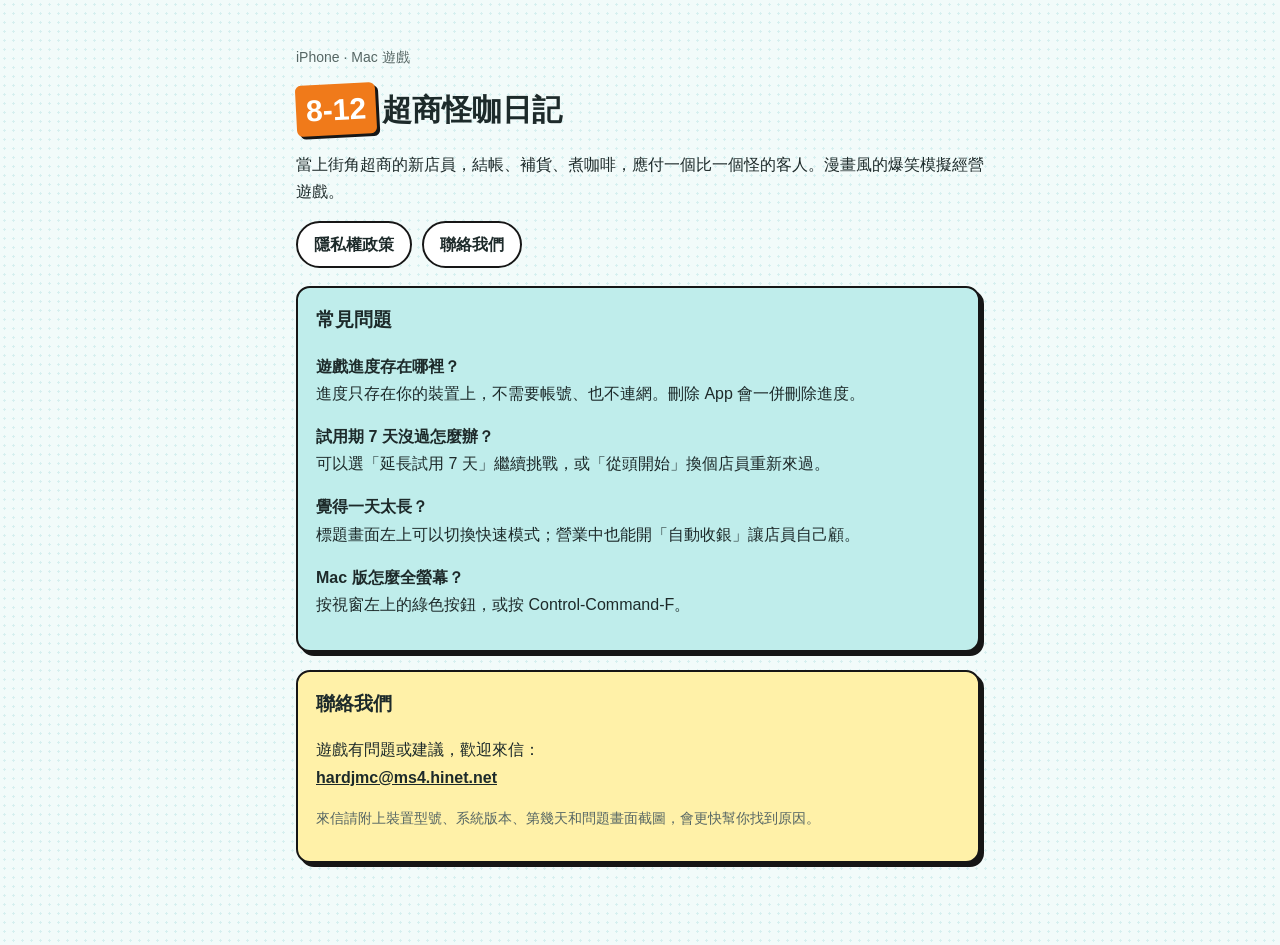
==== index.html @ a24c27ae "8-12 超商怪咖日記 支援與隱私權政策頁" ====
<!doctype html>
<html lang="zh-Hant">
<head>
<meta charset="utf-8">
<meta name="viewport" content="width=device-width, initial-scale=1">
<title>8-12 超商怪咖日記 · 支援</title>
<link rel="stylesheet" href="style.css">
</head>
<body>
<main>
  <p class="muted">iPhone · Mac 遊戲</p>
  <h1><span class="tag">8-12</span>超商怪咖日記</h1>
  <p>當上街角超商的新店員，結帳、補貨、煮咖啡，應付一個比一個怪的客人。漫畫風的爆笑模擬經營遊戲。</p>
  <nav><a href="privacy/">隱私權政策</a><a href="#contact">聯絡我們</a></nav>

  <section class="card teal">
    <h2>常見問題</h2>
    <p><b>遊戲進度存在哪裡？</b><br>進度只存在你的裝置上，不需要帳號、也不連網。刪除 App 會一併刪除進度。</p>
    <p><b>試用期 7 天沒過怎麼辦？</b><br>可以選「延長試用 7 天」繼續挑戰，或「從頭開始」換個店員重新來過。</p>
    <p><b>覺得一天太長？</b><br>標題畫面左上可以切換快速模式；營業中也能開「自動收銀」讓店員自己顧。</p>
    <p><b>Mac 版怎麼全螢幕？</b><br>按視窗左上的綠色按鈕，或按 Control‑Command‑F。</p>
  </section>

  <section class="card lemon" id="contact">
    <h2>聯絡我們</h2>
    <p>遊戲有問題或建議，歡迎來信：<br><a href="mailto:hardjmc@ms4.hinet.net">hardjmc@ms4.hinet.net</a></p>
    <p class="muted">來信請附上裝置型號、系統版本、第幾天和問題畫面截圖，會更快幫你找到原因。</p>
  </section>
</main>
</body>
</html>
---- style.css ----
:root { --ground:#F2FBFA; --ink:#1D2A2A; --ink2:#566664; --line:#161616; --teal:#BFEDEB; --orange:#FFD9B8; --lemon:#FFF1A8; --rose:#FFC9D6; --surface:#FFFFFF; --dot:rgba(17,163,160,.12); }
@media (prefers-color-scheme: dark) { :root { --ground:#0F1716; --ink:#E4EEEC; --ink2:#9DB0AD; --line:#E4EEEC; --teal:#1C4644; --orange:#5A3A1E; --lemon:#5A5020; --rose:#5A2F3A; --surface:#152220; --dot:rgba(44,196,192,.10); } }
* { box-sizing: border-box; }
body { margin: 0; background: var(--ground); color: var(--ink); font-family: -apple-system, "PingFang TC", "Noto Sans TC", sans-serif; line-height: 1.7; background-image: radial-gradient(var(--dot) 1.2px, transparent 1.3px); background-size: 9px 9px; }
main { max-width: 720px; margin: 0 auto; padding: 32px 16px 64px; }
h1 { font-size: 30px; font-weight: 900; margin: 8px 0 4px; }
h2 { font-size: 19px; font-weight: 900; margin: 0 0 6px; }
p, li { color: var(--ink); }
.muted { color: var(--ink2); font-size: 14px; }
.tag { display: inline-block; font-weight: 900; background: #F07A1A; color: #fff; padding: 0 10px; border-radius: 6px; transform: rotate(-3deg); box-shadow: 3px 3px 0 var(--line); margin-right: 6px; }
.card { background: var(--surface); border: 2.5px solid var(--line); border-radius: 14px; box-shadow: 4px 4px 0 var(--line); padding: 16px 18px; margin: 18px 4px 18px 0; }
.teal { background: var(--teal); } .orange { background: var(--orange); } .lemon { background: var(--lemon); } .rose { background: var(--rose); }
a { color: var(--ink); font-weight: 700; }
nav { display: flex; gap: 10px; flex-wrap: wrap; margin-top: 12px; }
nav a { display: inline-block; padding: 8px 16px; border: 2px solid var(--line); border-radius: 999px; background: var(--surface); text-decoration: none; }
ul { padding-left: 1.2em; margin: 6px 0; }
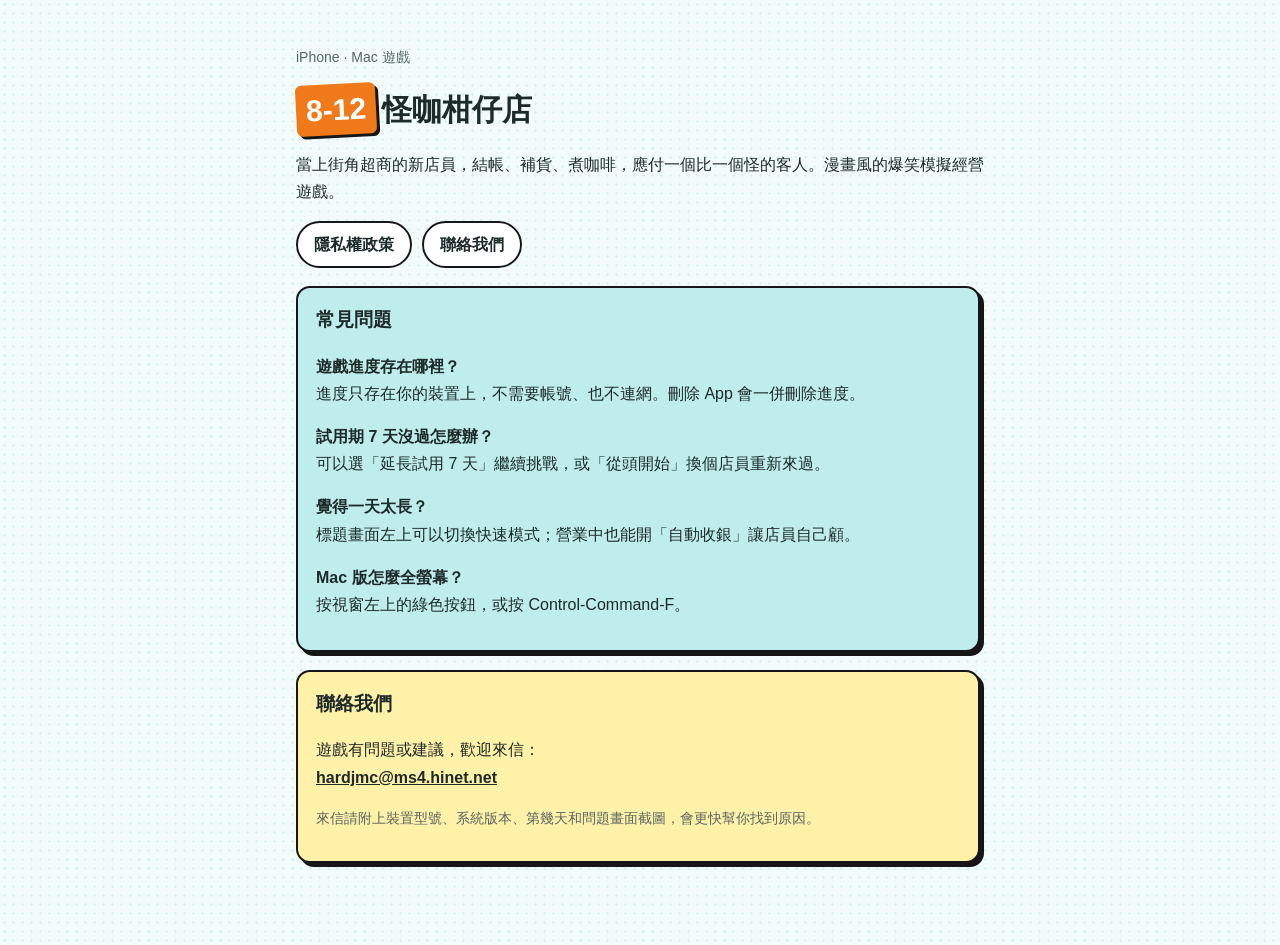
==== commit 4fb776bb: "App 改名為「8-12 怪咖柑仔店」（Oddball Shop） Co-Authored-By: Claude Opus 5.5 <noreply@anthropic.com>" ====
--- a/index.html
+++ b/index.html
@@ -3,13 +3,13 @@
 <head>
 <meta charset="utf-8">
 <meta name="viewport" content="width=device-width, initial-scale=1">
-<title>8-12 超商怪咖日記 · 支援</title>
+<title>8-12 怪咖柑仔店 · 支援</title>
 <link rel="stylesheet" href="style.css">
 </head>
 <body>
 <main>
   <p class="muted">iPhone · Mac 遊戲</p>
-  <h1><span class="tag">8-12</span>超商怪咖日記</h1>
+  <h1><span class="tag">8-12</span>怪咖柑仔店</h1>
   <p>當上街角超商的新店員，結帳、補貨、煮咖啡，應付一個比一個怪的客人。漫畫風的爆笑模擬經營遊戲。</p>
   <nav><a href="privacy/">隱私權政策</a><a href="#contact">聯絡我們</a></nav>
 
